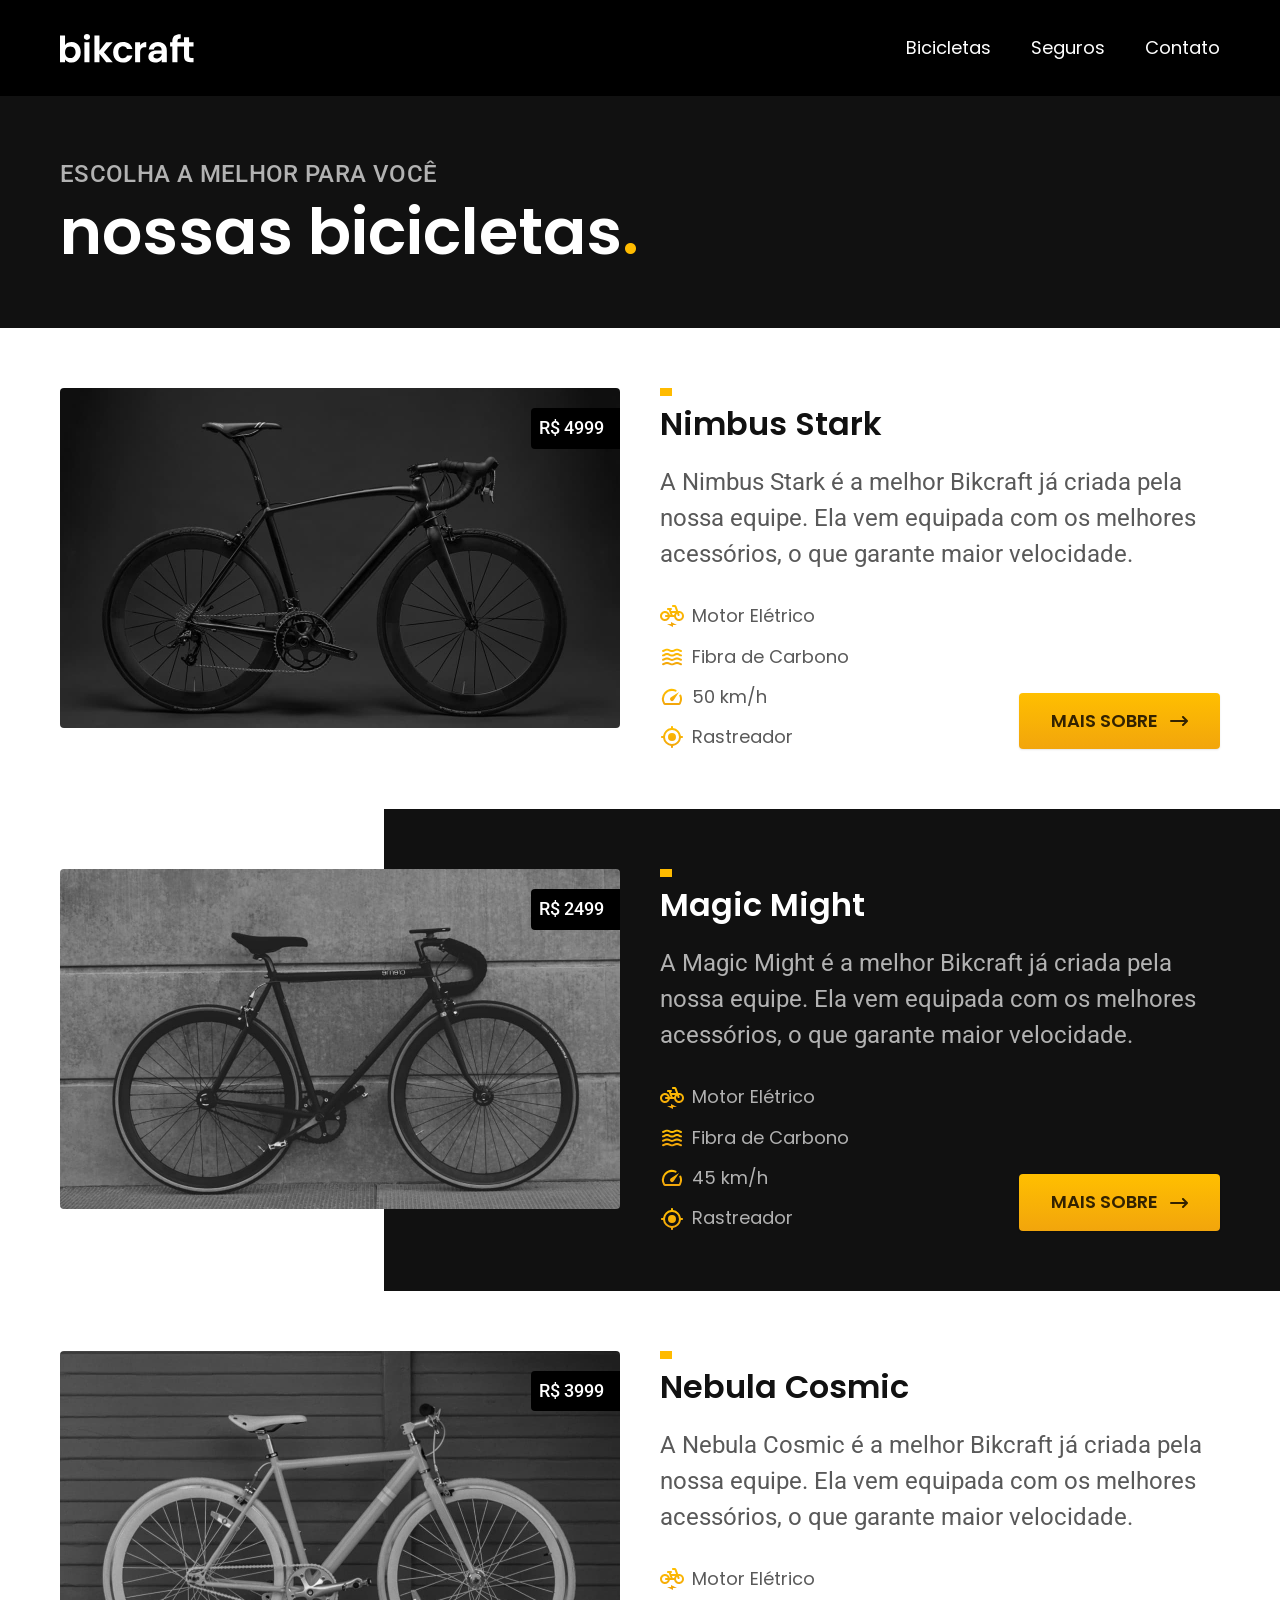
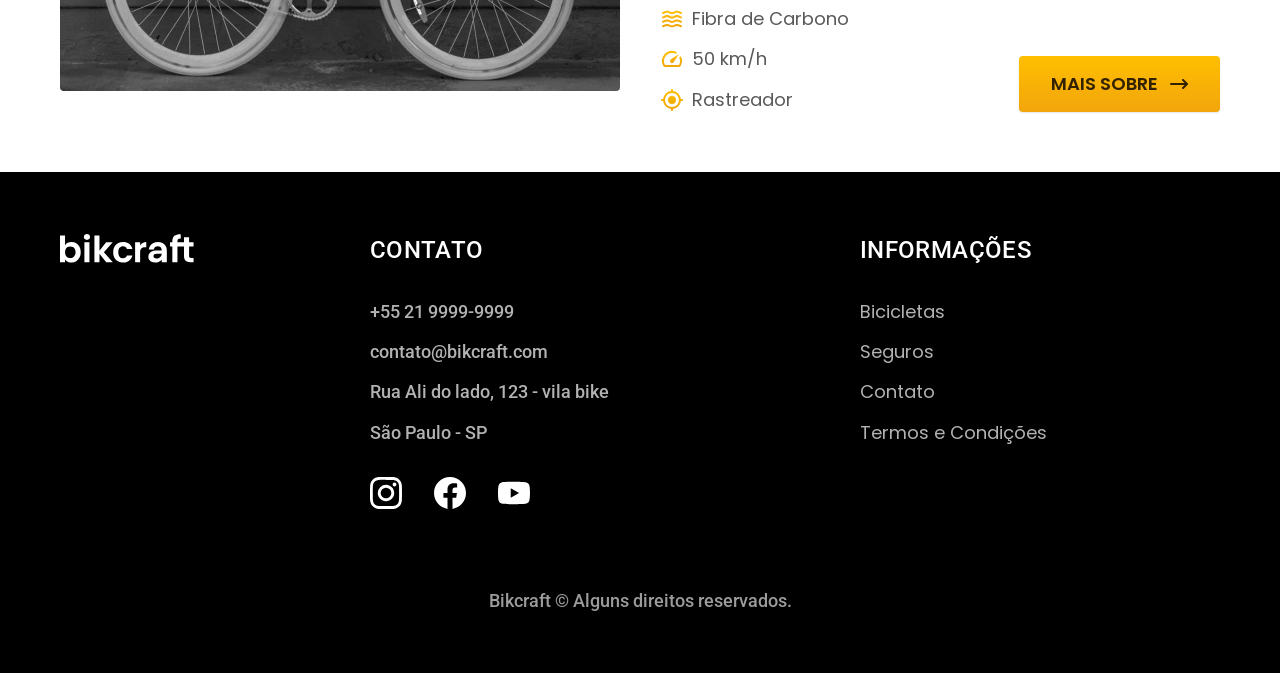
==== bicicletas.html @ 01270e7f "adiciona página bicicletas.html" ====
<!DOCTYPE html>
<html lang="pt-br">

<head>
  <meta charset="UTF-8">
  <meta name="viewport" content="width=device-width, initial-scale=1.0">
  <meta name="description" content="Leia os Termos e Condições da Bikcraft. Aqui você encontra informações sobre uso do site, responsabilidades, direitos do usuário e políticas aplicáveis.">

  <title>Termos e Condições | Bikcraft</title>
  <link rel="stylesheet" href="./css/style.css">

  <link rel="preconnect" href="https://fonts.googleapis.com">
  <link rel="preconnect" href="https://fonts.gstatic.com" crossorigin>
  <link href="https://fonts.googleapis.com/css2?family=Poppins:wght@400;600&family=Roboto:wght@400;500&family=Merriweather:wght@900&display=swap" rel="stylesheet">
</head>

<body id="bicicletas">
  <header class="header-bg">
    <div class="header container">
      <a href="./">
        <img src="./img/bikcraft.svg" alt="Bikcraft">
      </a>

      <nav aria-label="primaria">
        <ul class="header-menu font-1-m cor-0">
          <li><a href="./bicicletas.html">Bicicletas</a></li>
          <li><a href="./seguros.html">Seguros</a></li>
          <li><a href="./contato.html">Contato</a></li>
        </ul>
      </nav>
    </div>
  </header>

  <main>
    <div class="titulo-bg">
      <div class="titulo container">
        <p class="font-2-l-b cor-5">Escolha a melhor para você</p>
        <h1 class="font-1-xxl cor-0">nossas bicicletas<span class="cor-p1">.</span></h1>
      </div>
    </div>


    <div class="bicicletas container">
      <div class="bicicletas-imagem">
        <img src="./img/bicicletas/nimbus.jpg" alt="Bicicleta preta">
        <span class="font-2-m cor-0">R$ 4999</span>
      </div>
      <div class="bicicletas-conteudo">
        <h2 class="font-1-xl">Nimbus Stark</h2>
        <p class="font-2-s cor-8">A Nimbus Stark é a melhor Bikcraft já criada pela nossa equipe. Ela vem equipada com os melhores acessórios, o que garante maior velocidade.</p>
        <ul class="font-1-m cor-8">
          <li>
            <img src="./img/icones/eletrica.svg" alt="">
            Motor Elétrico
          </li>
          <li>
            <img src="./img/icones/carbono.svg" alt="">
            Fibra de Carbono
          </li>
          <li>
            <img src="./img/icones/velocidade.svg" alt="">
            50 km/h
          </li>
          <li>
            <img src="./img/icones/rastreador.svg" alt="">
            Rastreador
          </li>
        </ul>
        <a class="botao seta" href="./bicicletas/nimbus.html">Mais Sobre</a>
      </div>
    </div>

    <div class="bicicletas-bg">
      <div class="bicicletas container">
        <div class="bicicletas-imagem">
          <img src="./img/bicicletas/magic.jpg" alt="Bicicleta preta">
          <span class="font-2-m cor-0">R$ 2499</span>
        </div>
        <div class="bicicletas-conteudo">
          <h2 class="font-1-xl cor-0">Magic Might</h2>
          <p class="font-2-s cor-5">A Magic Might é a melhor Bikcraft já criada pela nossa equipe. Ela vem equipada com os melhores acessórios, o que garante maior velocidade.</p>
          <ul class="font-1-m cor-5">
            <li>
              <img src="./img/icones/eletrica.svg" alt="">
              Motor Elétrico
            </li>
            <li>
              <img src="./img/icones/carbono.svg" alt="">
              Fibra de Carbono
            </li>
            <li>
              <img src="./img/icones/velocidade.svg" alt="">
              45 km/h
            </li>
            <li>
              <img src="./img/icones/rastreador.svg" alt="">
              Rastreador
            </li>
          </ul>
          <a class="botao seta" href="./bicicletas/magic.html">Mais Sobre</a>
        </div>
      </div>
    </div>

    <div class="bicicletas container">
      <div class="bicicletas-imagem">
        <img src="./img/bicicletas/nebula.jpg" alt="Bicicleta preta">
        <span class="font-2-m cor-0">R$ 3999</span>
      </div>
      <div class="bicicletas-conteudo">
        <h2 class="font-1-xl">Nebula Cosmic</h2>
        <p class="font-2-s cor-8">A Nebula Cosmic é a melhor Bikcraft já criada pela nossa equipe. Ela vem equipada com os melhores acessórios, o que garante maior velocidade.</p>
        <ul class="font-1-m cor-8">
          <li>
            <img src="./img/icones/eletrica.svg" alt="">
            Motor Elétrico
          </li>
          <li>
            <img src="./img/icones/carbono.svg" alt="">
            Fibra de Carbono
          </li>
          <li>
            <img src="./img/icones/velocidade.svg" alt="">
            50 km/h
          </li>
          <li>
            <img src="./img/icones/rastreador.svg" alt="">
            Rastreador
          </li>
        </ul>
        <a class="botao seta" href="./bicicletas/nebula.html">Mais Sobre</a>
      </div>
    </div>

  </main>

  <footer class="footer-bg">
    <div class="footer container">
      <img src="./img/bikcraft.svg" alt="Bikcraft">
      <div class="footer-contato">
        <h3 class="font-2-l-b cor-0">Contato</h3>
        <ul class="font-2-m cor-5">
          <li><a href="tel:+5521999999999">+55 21 9999-9999</a></li>
          <li><a href="mailto:contato@bikcraft.com">contato@bikcraft.com</a></li>
          <li>Rua Ali do lado, 123 - vila bike</li>
          <li>São Paulo - SP</li>
        </ul>
        <div class="footer-redes">
          <a href="./">
            <img src="./img/redes/instagram.svg" alt="Instagram">
          </a>
          <a href="./">
            <img src="./img/redes/facebook.svg" alt="Facebook">
          </a>
          <a href="./">
            <img src="./img/redes/youtube.svg" alt="Youtube">
          </a>
        </div>
      </div>

      <div class="footer-informacoes">
        <h3 class="font-2-l-b cor-0">Informações</h3>
        <nav>
          <ul class="font-1-m cor-5">
            <li><a href="./bicicletas.html">Bicicletas</a></li>
            <li><a href="./seguros.html">Seguros</a></li>
            <li><a href="./contato.html">Contato</a></li>
            <li><a href="./termos.html">Termos e Condições</a></li>
          </ul>
        </nav>
      </div>

      <p class="footer-copy font-2-m cor-6">Bikcraft © Alguns direitos reservados.</p>
    </div>
  </footer>
</body>

</html>
---- css/style.css ----
@import url("./global/global.css");
@import url("./global/header.css");
@import url("./global/footer.css");

/* Home */
@import url("./home/introducao.css");
@import url("./home/tecnologia.css");
@import url("./home/parceiros.css");
@import url("./home/depoimento.css");

/* Utilidades */
@import url("./utilidades/componentes.css");
@import url("./utilidades/cores.css");
@import url("./utilidades/tipografia.css");

/* Bicicletas */
@import url("./bicicletas/bicicletas-lista.css");
@import url("./bicicletas/bicicletas.css");

/* Seguros */
@import url("./seguros/seguros.css");

/* Termos */
@import url("./termos/termos.css");
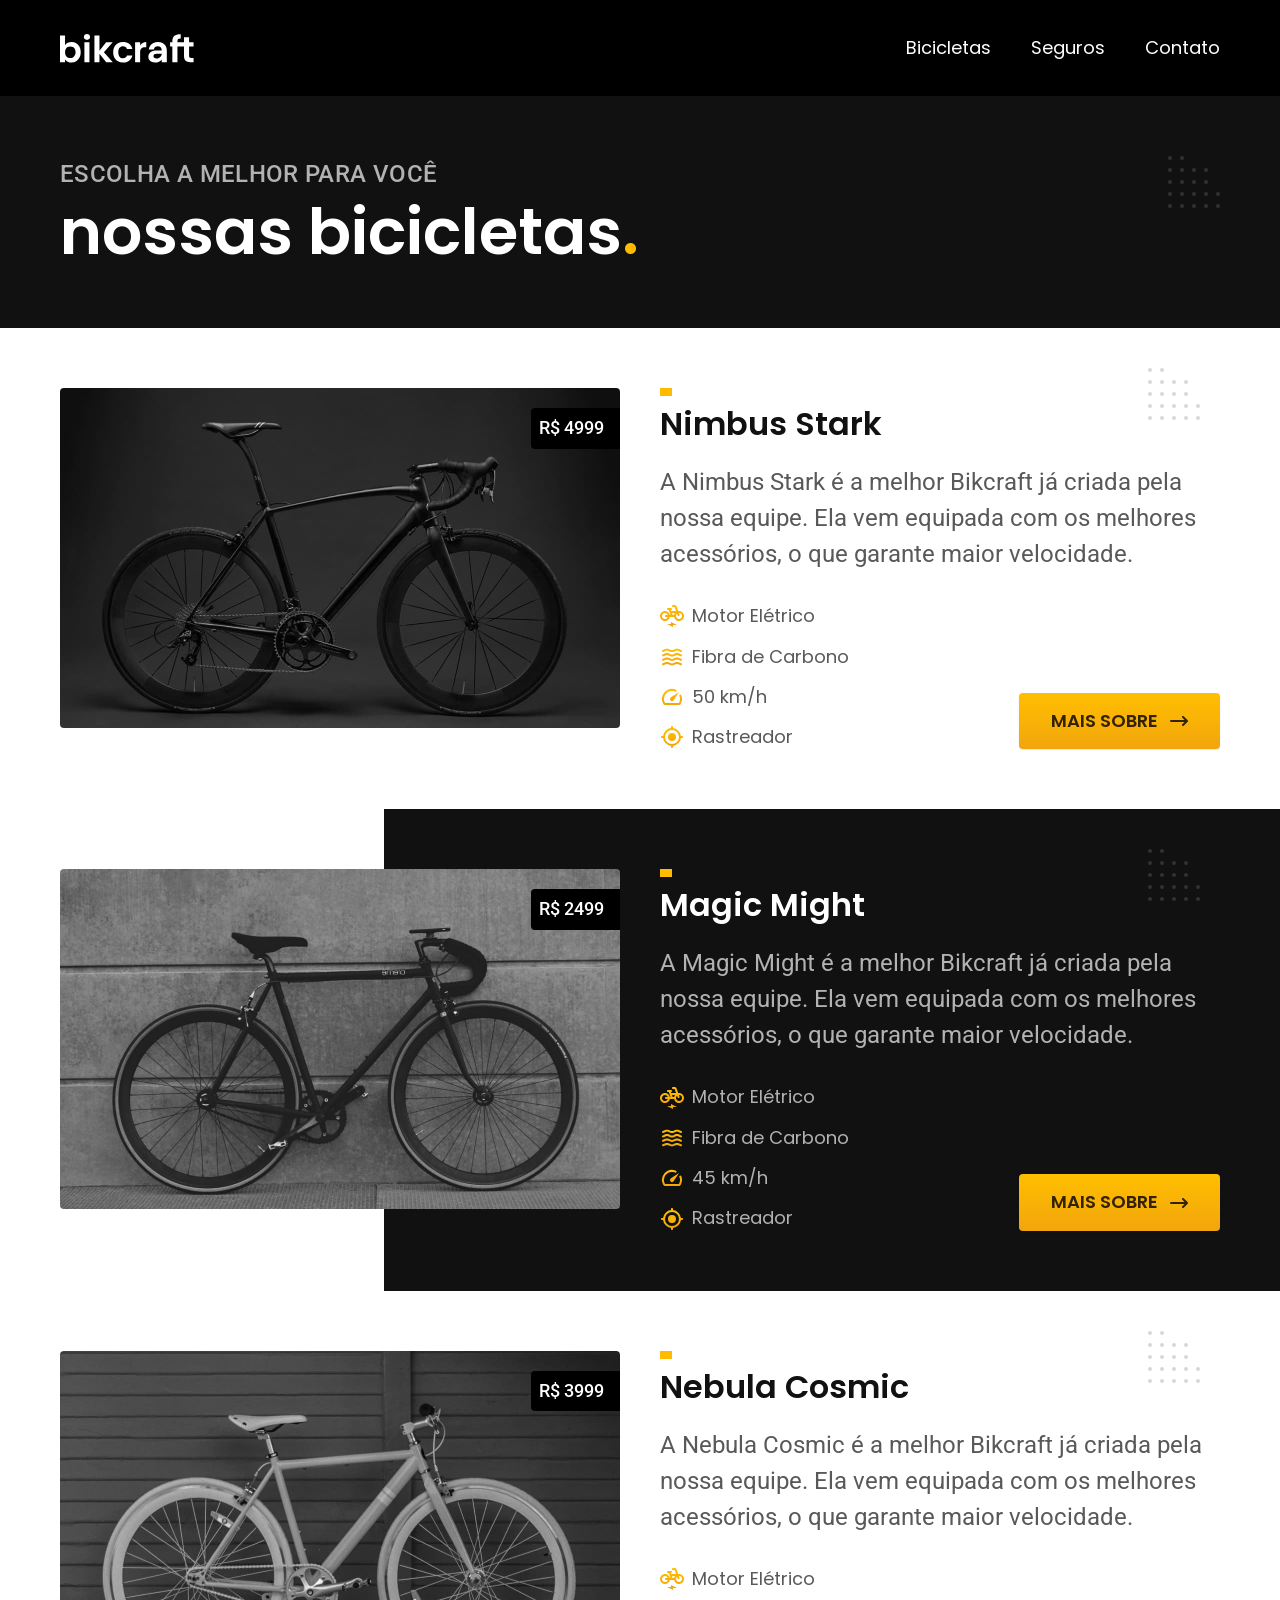
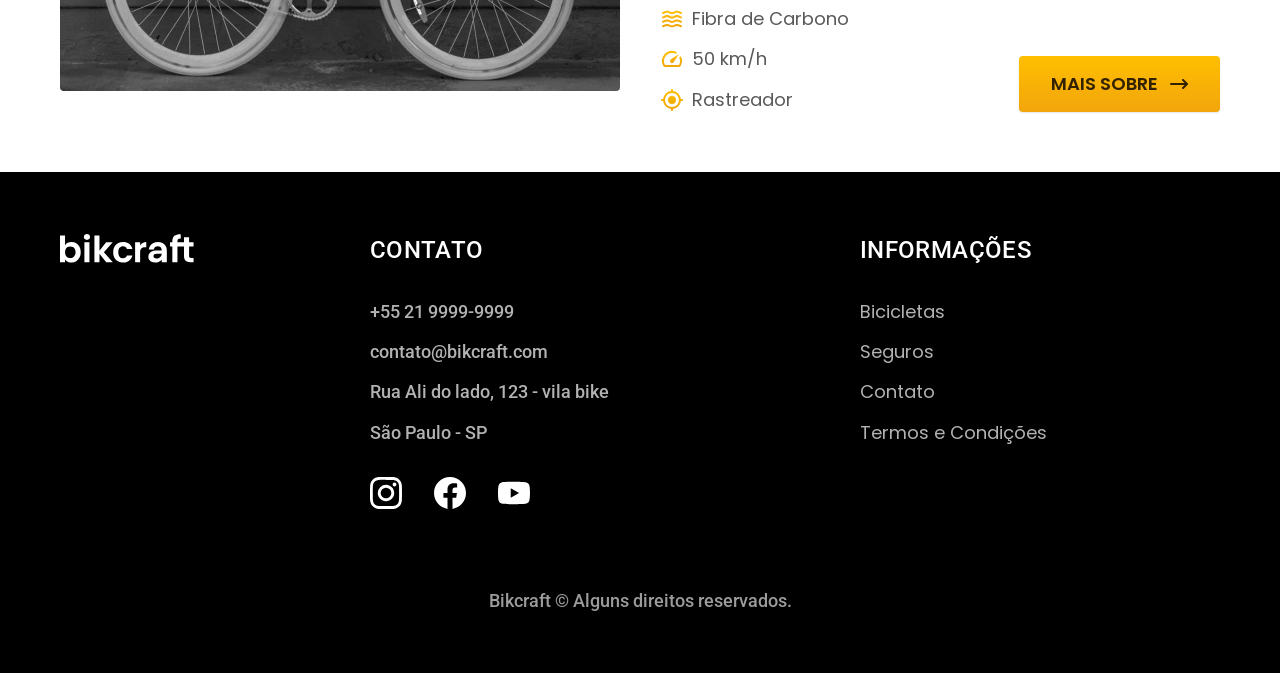
==== commit 6ad6fc1c: "Adiciona otimização nas páginas HTML" ====
--- a/bicicletas.html
+++ b/bicicletas.html
@@ -7,6 +7,7 @@
   <meta name="description" content="Leia os Termos e Condições da Bikcraft. Aqui você encontra informações sobre uso do site, responsabilidades, direitos do usuário e políticas aplicáveis.">
 
   <title>Termos e Condições | Bikcraft</title>
+  <link rel="preload" href="./css/style.css" as="style">
   <link rel="stylesheet" href="./css/style.css">
 
   <link rel="preconnect" href="https://fonts.googleapis.com">
@@ -18,7 +19,7 @@
   <header class="header-bg">
     <div class="header container">
       <a href="./">
-        <img src="./img/bikcraft.svg" alt="Bikcraft">
+        <img src="./img/bikcraft.svg" width="136" height="32" alt="Bikcraft">
       </a>
 
       <nav aria-label="primaria">
@@ -50,19 +51,19 @@
         <p class="font-2-s cor-8">A Nimbus Stark é a melhor Bikcraft já criada pela nossa equipe. Ela vem equipada com os melhores acessórios, o que garante maior velocidade.</p>
         <ul class="font-1-m cor-8">
           <li>
-            <img src="./img/icones/eletrica.svg" alt="">
+            <img src="./img/icones/eletrica.svg" width="32" height="32" alt="">
             Motor Elétrico
           </li>
           <li>
-            <img src="./img/icones/carbono.svg" alt="">
+            <img src="./img/icones/carbono.svg" width="32" height="32" alt="">
             Fibra de Carbono
           </li>
           <li>
-            <img src="./img/icones/velocidade.svg" alt="">
+            <img src="./img/icones/velocidade.svg" width="32" height="32" alt="">
             50 km/h
           </li>
           <li>
-            <img src="./img/icones/rastreador.svg" alt="">
+            <img src="./img/icones/rastreador.svg" width="32" height="32" alt="">
             Rastreador
           </li>
         </ul>
@@ -73,7 +74,7 @@
     <div class="bicicletas-bg">
       <div class="bicicletas container">
         <div class="bicicletas-imagem">
-          <img src="./img/bicicletas/magic.jpg" alt="Bicicleta preta">
+          <img src="./img/bicicletas/magic.jpg" width="1120" height="680" alt="Bicicleta preta">
           <span class="font-2-m cor-0">R$ 2499</span>
         </div>
         <div class="bicicletas-conteudo">
@@ -81,19 +82,19 @@
           <p class="font-2-s cor-5">A Magic Might é a melhor Bikcraft já criada pela nossa equipe. Ela vem equipada com os melhores acessórios, o que garante maior velocidade.</p>
           <ul class="font-1-m cor-5">
             <li>
-              <img src="./img/icones/eletrica.svg" alt="">
+              <img src="./img/icones/eletrica.svg" width="32" height="32" alt="">
               Motor Elétrico
             </li>
             <li>
-              <img src="./img/icones/carbono.svg" alt="">
+              <img src="./img/icones/carbono.svg" width="32" height="32" alt="">
               Fibra de Carbono
             </li>
             <li>
-              <img src="./img/icones/velocidade.svg" alt="">
+              <img src="./img/icones/velocidade.svg" width="32" height="32" alt="">
               45 km/h
             </li>
             <li>
-              <img src="./img/icones/rastreador.svg" alt="">
+              <img src="./img/icones/rastreador.svg" width="32" height="32" alt="">
               Rastreador
             </li>
           </ul>
@@ -104,7 +105,7 @@
 
     <div class="bicicletas container">
       <div class="bicicletas-imagem">
-        <img src="./img/bicicletas/nebula.jpg" alt="Bicicleta preta">
+        <img src="./img/bicicletas/nebula.jpg" width="1120" height="680" alt="Bicicleta preta">
         <span class="font-2-m cor-0">R$ 3999</span>
       </div>
       <div class="bicicletas-conteudo">
@@ -112,19 +113,19 @@
         <p class="font-2-s cor-8">A Nebula Cosmic é a melhor Bikcraft já criada pela nossa equipe. Ela vem equipada com os melhores acessórios, o que garante maior velocidade.</p>
         <ul class="font-1-m cor-8">
           <li>
-            <img src="./img/icones/eletrica.svg" alt="">
+            <img src="./img/icones/eletrica.svg" width="32" height="32" alt="">
             Motor Elétrico
           </li>
           <li>
-            <img src="./img/icones/carbono.svg" alt="">
+            <img src="./img/icones/carbono.svg" width="32" height="32" alt="">
             Fibra de Carbono
           </li>
           <li>
-            <img src="./img/icones/velocidade.svg" alt="">
+            <img src="./img/icones/velocidade.svg" width="32" height="32" alt="">
             50 km/h
           </li>
           <li>
-            <img src="./img/icones/rastreador.svg" alt="">
+            <img src="./img/icones/rastreador.svg" width="32" height="32" alt="">
             Rastreador
           </li>
         </ul>
@@ -136,7 +137,7 @@
 
   <footer class="footer-bg">
     <div class="footer container">
-      <img src="./img/bikcraft.svg" alt="Bikcraft">
+      <img src="./img/bikcraft.svg" width="136" height="32" alt="Bikcraft">
       <div class="footer-contato">
         <h3 class="font-2-l-b cor-0">Contato</h3>
         <ul class="font-2-m cor-5">
@@ -147,13 +148,13 @@
         </ul>
         <div class="footer-redes">
           <a href="./">
-            <img src="./img/redes/instagram.svg" alt="Instagram">
+            <img src="./img/redes/instagram.svg" width="32" height="32" alt="Instagram">
           </a>
           <a href="./">
-            <img src="./img/redes/facebook.svg" alt="Facebook">
+            <img src="./img/redes/facebook.svg" width="32" height="32" alt="Facebook">
           </a>
           <a href="./">
-            <img src="./img/redes/youtube.svg" alt="Youtube">
+            <img src="./img/redes/youtube.svg" width="32" height="32" alt="Youtube">
           </a>
         </div>
       </div>
--- a/css/style.css
+++ b/css/style.css
@@ -8,10 +8,18 @@
 @import url("./home/parceiros.css");
 @import url("./home/depoimento.css");
 
+/* Orçamento */
+@import url("./orçamento/orcamento.css");
+
 /* Utilidades */
 @import url("./utilidades/componentes.css");
 @import url("./utilidades/cores.css");
 @import url("./utilidades/tipografia.css");
+@import url("./utilidades/formulario.css");
+
+/* Bicicleta */
+@import url("./bicicleta/bicicleta.css");
+@import url("./bicicleta/seguro.css");
 
 /* Bicicletas */
 @import url("./bicicletas/bicicletas-lista.css");
@@ -19,6 +27,12 @@
 
 /* Seguros */
 @import url("./seguros/seguros.css");
+@import url("./seguros/perguntas.css");
+@import url("./seguros/vantagens.css");
 
 /* Termos */
-@import url("./termos/termos.css");+@import url("./termos/termos.css");
+
+/* Contato */
+@import url("./contato/contato.css");
+@import url("./contato/lojas.css");
--- a/css/style.css
+++ b/css/style.css
@@ -8,10 +8,18 @@
 @import url("./home/parceiros.css");
 @import url("./home/depoimento.css");
 
+/* Orçamento */
+@import url("./orçamento/orcamento.css");
+
 /* Utilidades */
 @import url("./utilidades/componentes.css");
 @import url("./utilidades/cores.css");
 @import url("./utilidades/tipografia.css");
+@import url("./utilidades/formulario.css");
+
+/* Bicicleta */
+@import url("./bicicleta/bicicleta.css");
+@import url("./bicicleta/seguro.css");
 
 /* Bicicletas */
 @import url("./bicicletas/bicicletas-lista.css");
@@ -19,6 +27,12 @@
 
 /* Seguros */
 @import url("./seguros/seguros.css");
+@import url("./seguros/perguntas.css");
+@import url("./seguros/vantagens.css");
 
 /* Termos */
-@import url("./termos/termos.css");+@import url("./termos/termos.css");
+
+/* Contato */
+@import url("./contato/contato.css");
+@import url("./contato/lojas.css");
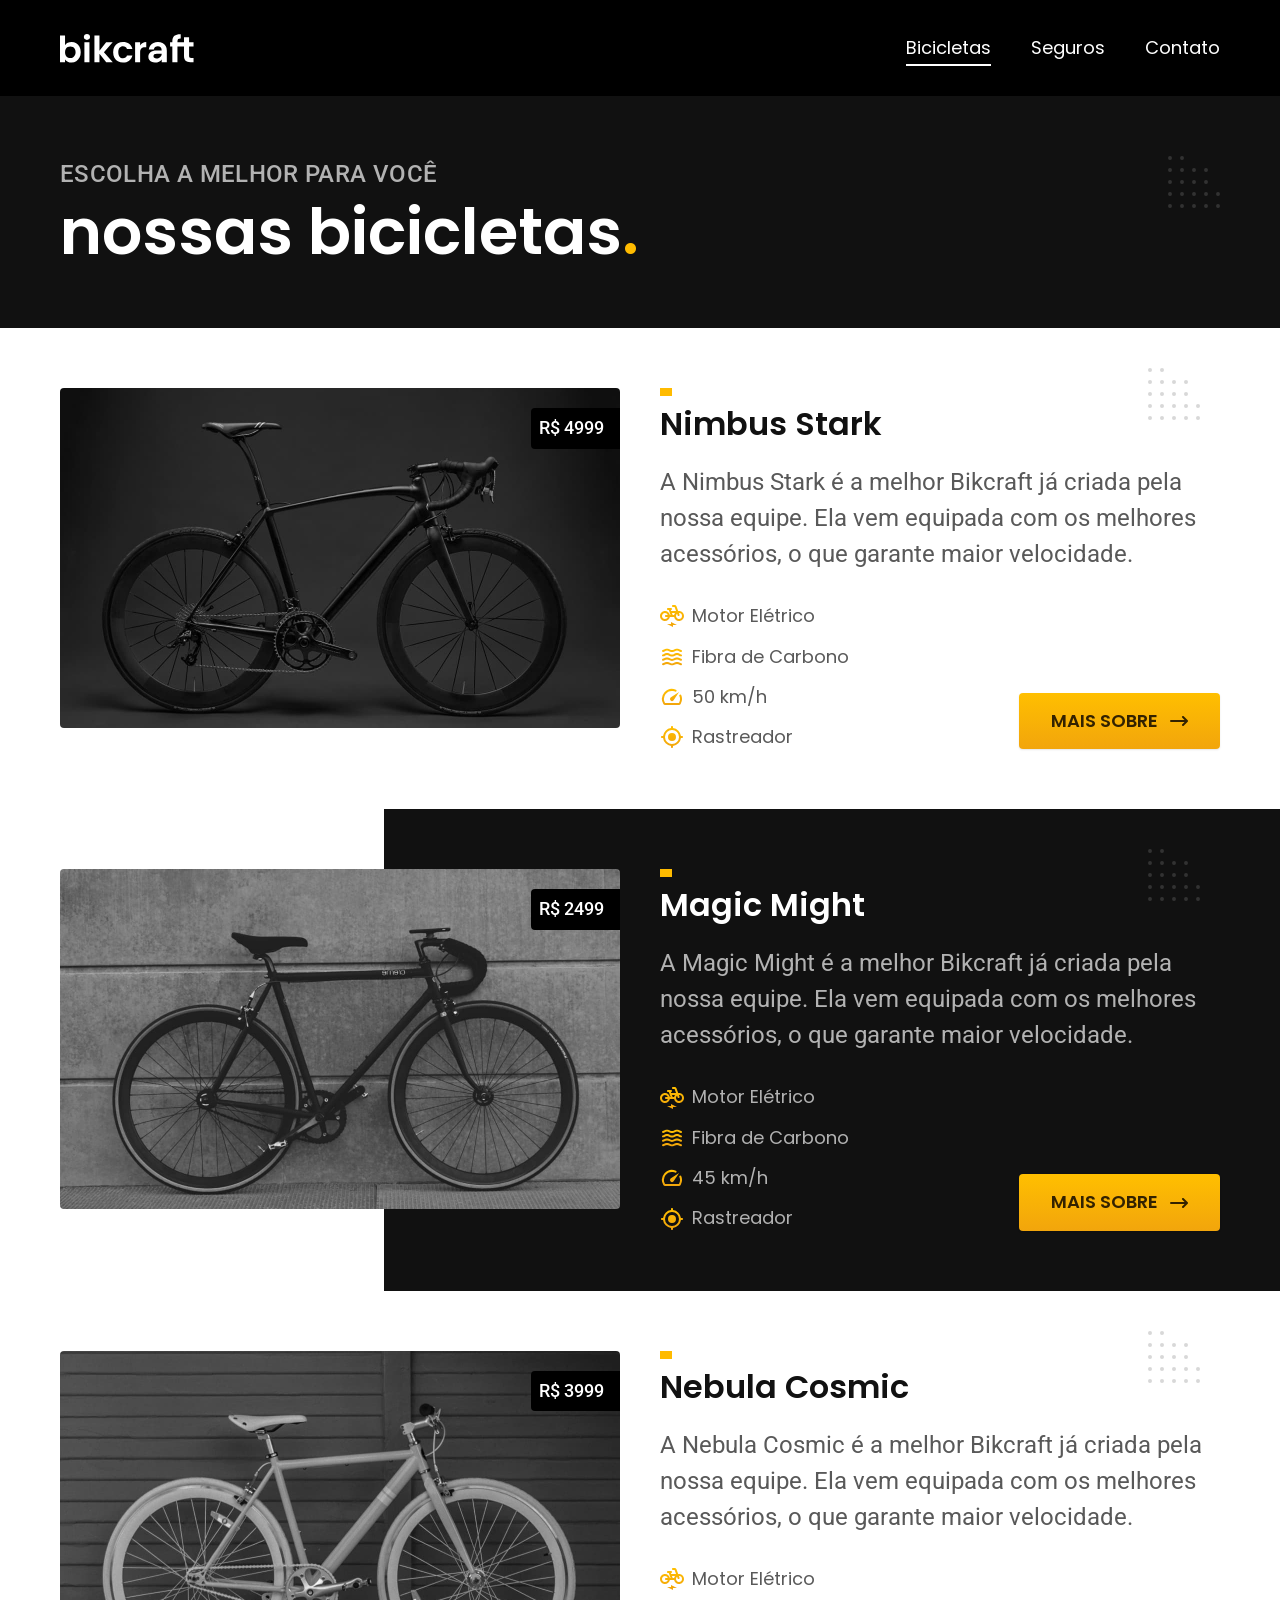
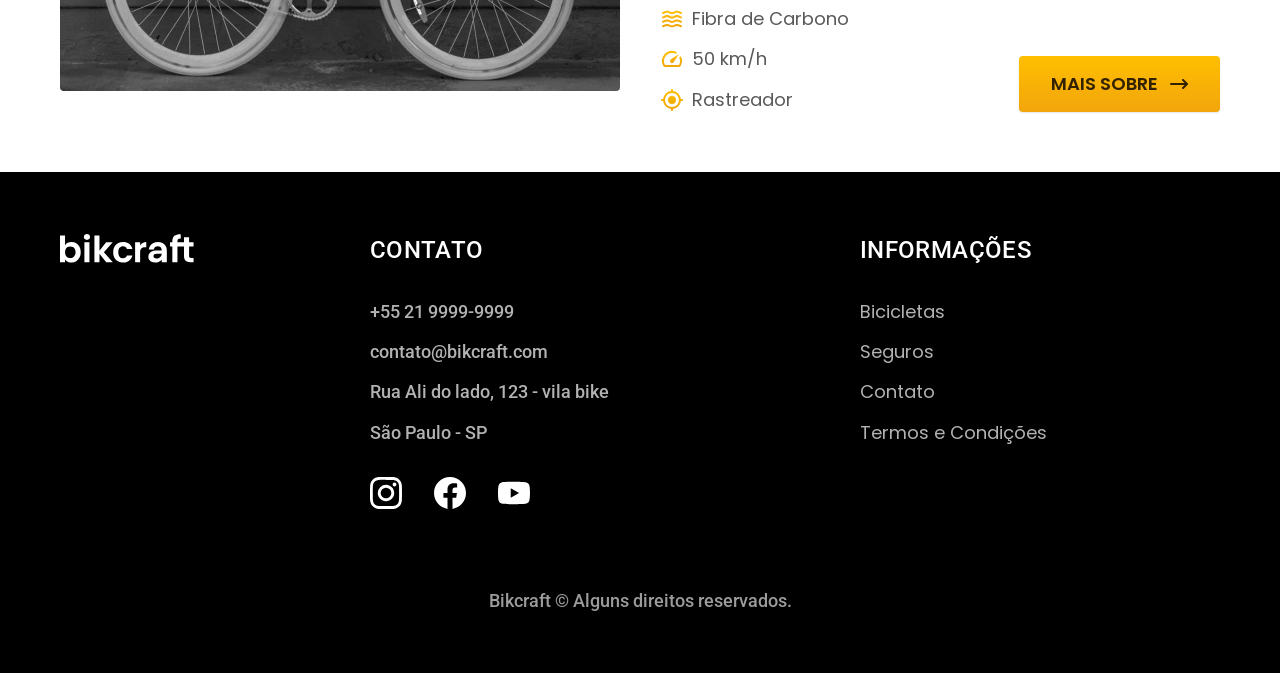
==== commit e72ae5b3: "adiciona menu ativo" ====
--- a/bicicletas.html
+++ b/bicicletas.html
@@ -174,6 +174,7 @@
       <p class="footer-copy font-2-m cor-6">Bikcraft © Alguns direitos reservados.</p>
     </div>
   </footer>
+  <script src="./js/script.js"></script>
 </body>
 
 </html>
